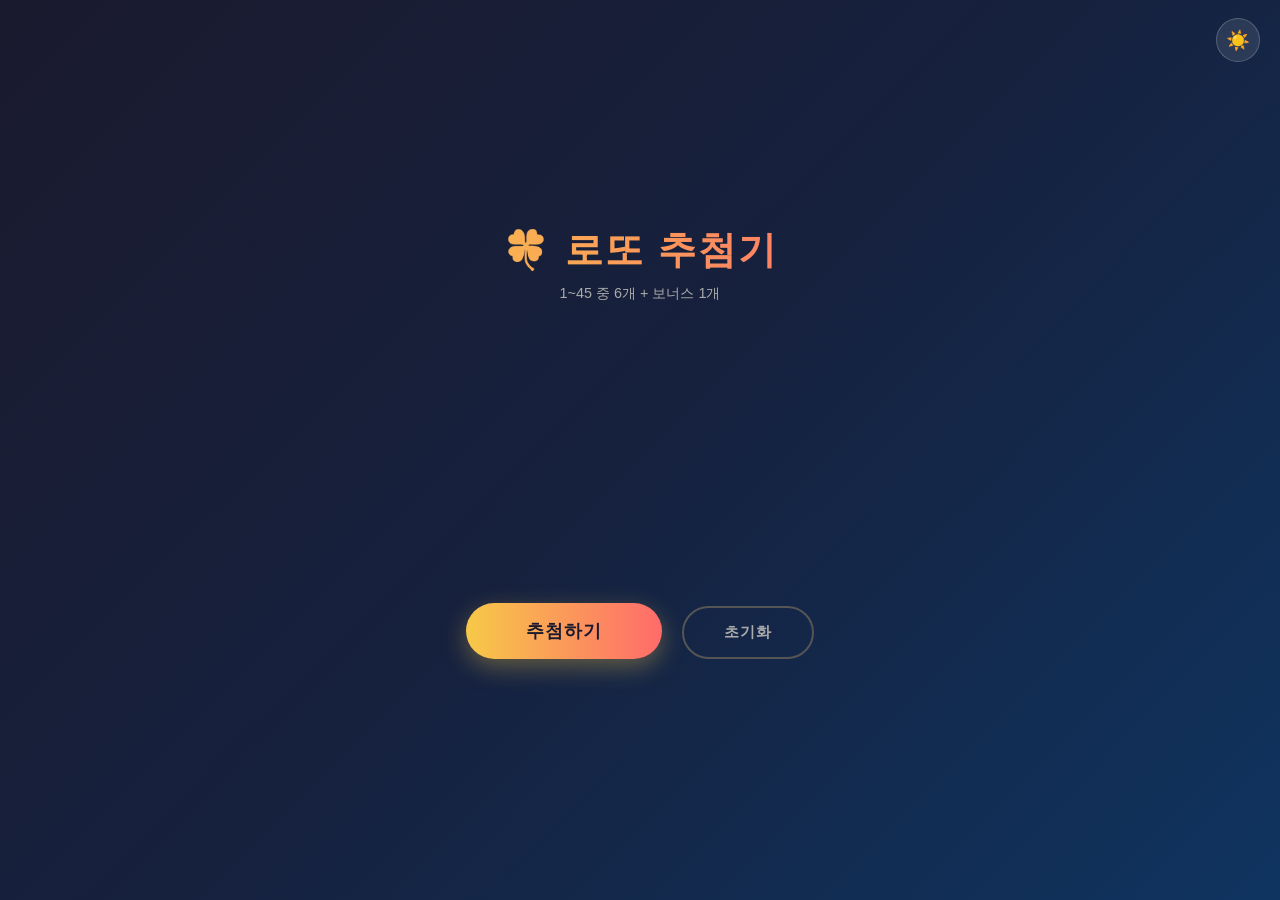
==== index.html @ 783d3a1a "Rename lotto.html to index.html for Cloudflare Pages root path Co-Authored-By: Claude Sonnet 4.6 <no" ====
<!DOCTYPE html>
<html lang="ko">
<head>
  <meta charset="UTF-8">
  <meta name="viewport" content="width=device-width, initial-scale=1.0">
  <title>로또 추첨기</title>
  <link rel="stylesheet" href="lotto.css">
</head>
<body>
<button class="theme-toggle" id="themeToggle" title="테마 전환">🌙</button>

<div class="container">
  <h1>🍀 로또 추첨기</h1>
  <p class="subtitle">1~45 중 6개 + 보너스 1개</p>

  <div class="balls-wrap" id="ballsWrap"></div>

  <div class="bonus-wrap" id="bonusWrap">
    <div class="plus-sign" id="plusSign">+</div>
    <div class="bonus-col">
      <div class="bonus-label" id="bonusLabel">BONUS</div>
      <div id="bonusBall"></div>
    </div>
  </div>

  <div>
    <button class="btn" id="drawBtn" onclick="draw()">추첨하기</button>
    <button class="btn btn-clear" onclick="clearAll()">초기화</button>
  </div>

  <div id="historySection" style="display:none">
    <p class="history-title">추첨 기록</p>
    <div class="history" id="history"></div>
  </div>
</div>

<script src="lotto.js"></script>
</body>
</html>
---- lotto.css ----
* { box-sizing: border-box; margin: 0; padding: 0; }

/* ── 테마 변수 ── */
:root {
  --bg: linear-gradient(135deg, #1a1a2e 0%, #16213e 50%, #0f3460 100%);
  --text: #fff;
  --subtitle: #aaa;
  --plus-color: #aaa;
  --btn-clear-border: #555;
  --btn-clear-color: #aaa;
  --btn-clear-hover-color: #fff;
  --history-border: #ffffff10;
  --history-title: #888;
  --mini-plus: #666;
  --row-num: #555;
  --scrollbar: #333;
  --theme-btn-bg: rgba(255,255,255,0.1);
  --theme-btn-color: #ccc;
  --theme-btn-border: rgba(255,255,255,0.2);
}

body.light {
  --bg: linear-gradient(135deg, #f0f4ff 0%, #e8eef8 50%, #dce6f5 100%);
  --text: #1a1a2e;
  --subtitle: #666;
  --plus-color: #999;
  --btn-clear-border: #ccc;
  --btn-clear-color: #777;
  --btn-clear-hover-color: #1a1a2e;
  --history-border: #00000012;
  --history-title: #999;
  --mini-plus: #bbb;
  --row-num: #bbb;
  --scrollbar: #ccc;
  --theme-btn-bg: rgba(0,0,0,0.07);
  --theme-btn-color: #555;
  --theme-btn-border: rgba(0,0,0,0.15);
}

body {
  min-height: 100vh;
  background: var(--bg);
  display: flex;
  align-items: center;
  justify-content: center;
  font-family: 'Segoe UI', sans-serif;
  color: var(--text);
  transition: background 0.4s, color 0.3s;
}

/* ── 테마 토글 버튼 ── */
.theme-toggle {
  position: fixed;
  top: 18px;
  right: 20px;
  width: 44px;
  height: 44px;
  border-radius: 50%;
  border: 1.5px solid var(--theme-btn-border);
  background: var(--theme-btn-bg);
  color: var(--theme-btn-color);
  font-size: 1.2rem;
  cursor: pointer;
  display: flex;
  align-items: center;
  justify-content: center;
  backdrop-filter: blur(6px);
  transition: background 0.3s, border-color 0.3s, transform 0.2s;
  z-index: 100;
}

.theme-toggle:hover { transform: scale(1.12); }

.container {
  text-align: center;
  padding: 40px 30px;
  width: 100%;
  max-width: 600px;
}

h1 {
  font-size: 2.4rem;
  font-weight: 800;
  margin-bottom: 8px;
  background: linear-gradient(90deg, #f7c948, #ff6b6b);
  -webkit-background-clip: text;
  -webkit-text-fill-color: transparent;
  letter-spacing: 2px;
}

.subtitle {
  color: var(--subtitle);
  font-size: 0.9rem;
  margin-bottom: 40px;
  transition: color 0.3s;
}

/* ── 번호 공들 ── */
.balls-wrap {
  display: flex;
  justify-content: center;
  align-items: center;
  gap: 12px;
  min-height: 90px;
  margin-bottom: 40px;
  flex-wrap: wrap;
}

.ball {
  width: 70px;
  height: 70px;
  border-radius: 50%;
  display: flex;
  align-items: center;
  justify-content: center;
  font-size: 1.5rem;
  font-weight: 800;
  color: #fff;
  box-shadow: 0 6px 20px rgba(0,0,0,0.4), inset 0 -4px 8px rgba(0,0,0,0.3), inset 0 4px 8px rgba(255,255,255,0.3);
  opacity: 0;
  transform: scale(0) rotate(360deg);
  transition: opacity 0.4s, transform 0.4s cubic-bezier(0.34, 1.56, 0.64, 1);
}

.ball.show {
  opacity: 1;
  transform: scale(1) rotate(0deg);
}

/* 번호대별 색상 */
.ball.y1, .mini-ball.y1 { background: radial-gradient(circle at 35% 35%, #ffdd57, #f7b731); } /* 1~10 */
.ball.y2, .mini-ball.y2 { background: radial-gradient(circle at 35% 35%, #74b9ff, #0984e3); } /* 11~20 */
.ball.y3, .mini-ball.y3 { background: radial-gradient(circle at 35% 35%, #fd79a8, #e84393); } /* 21~30 */
.ball.y4, .mini-ball.y4 { background: radial-gradient(circle at 35% 35%, #a29bfe, #6c5ce7); } /* 31~40 */
.ball.y5, .mini-ball.y5 { background: radial-gradient(circle at 35% 35%, #55efc4, #00b894); } /* 41~45 */

/* ── 보너스 번호 ── */
.bonus-wrap {
  display: flex;
  justify-content: center;
  align-items: center;
  gap: 14px;
  margin-bottom: 50px;
  min-height: 80px;
}

.plus-sign {
  font-size: 2rem;
  color: var(--plus-color);
  font-weight: 300;
  opacity: 0;
  transition: opacity 0.4s, color 0.3s;
}

.plus-sign.show { opacity: 1; }

.bonus-label {
  font-size: 0.75rem;
  color: #f7c948;
  font-weight: 700;
  letter-spacing: 1px;
  opacity: 0;
  margin-bottom: 6px;
  transition: opacity 0.4s;
}

.bonus-label.show { opacity: 1; }

.bonus-col { text-align: center; }

/* ── 버튼 ── */
.btn {
  padding: 16px 60px;
  font-size: 1.1rem;
  font-weight: 700;
  border: none;
  border-radius: 50px;
  cursor: pointer;
  background: linear-gradient(90deg, #f7c948, #ff6b6b);
  color: #1a1a2e;
  letter-spacing: 1px;
  box-shadow: 0 8px 24px rgba(247,201,72,0.35);
  transition: transform 0.15s, box-shadow 0.15s;
  margin: 0 8px 16px;
}

.btn:hover { transform: translateY(-3px); box-shadow: 0 12px 30px rgba(247,201,72,0.5); }
.btn:active { transform: translateY(0); }

.btn-clear {
  background: transparent;
  border: 2px solid var(--btn-clear-border);
  color: var(--btn-clear-color);
  box-shadow: none;
  font-size: 0.95rem;
  padding: 14px 40px;
  transition: transform 0.15s, border-color 0.3s, color 0.3s;
}

.btn-clear:hover { border-color: var(--btn-clear-hover-color); color: var(--btn-clear-hover-color); box-shadow: none; transform: none; }

/* ── 히스토리 ── */
.history-title {
  font-size: 0.85rem;
  color: var(--history-title);
  margin: 30px 0 14px;
  letter-spacing: 1px;
  text-transform: uppercase;
  transition: color 0.3s;
}

.history {
  max-height: 260px;
  overflow-y: auto;
  scrollbar-width: thin;
  scrollbar-color: var(--scrollbar) transparent;
}

.history-row {
  display: flex;
  align-items: center;
  justify-content: center;
  gap: 8px;
  padding: 10px 0;
  border-bottom: 1px solid var(--history-border);
  animation: fadeIn 0.3s ease;
  transition: border-color 0.3s;
}

@keyframes fadeIn {
  from { opacity: 0; transform: translateY(-6px); }
  to   { opacity: 1; transform: translateY(0); }
}

.mini-ball {
  width: 38px;
  height: 38px;
  border-radius: 50%;
  display: flex;
  align-items: center;
  justify-content: center;
  font-size: 0.85rem;
  font-weight: 800;
  color: #fff;
  box-shadow: 0 3px 8px rgba(0,0,0,0.3);
}

.mini-plus { color: var(--mini-plus); font-size: 1rem; transition: color 0.3s; }

.row-num {
  font-size: 0.75rem;
  color: var(--row-num);
  min-width: 24px;
  text-align: right;
  transition: color 0.3s;
}
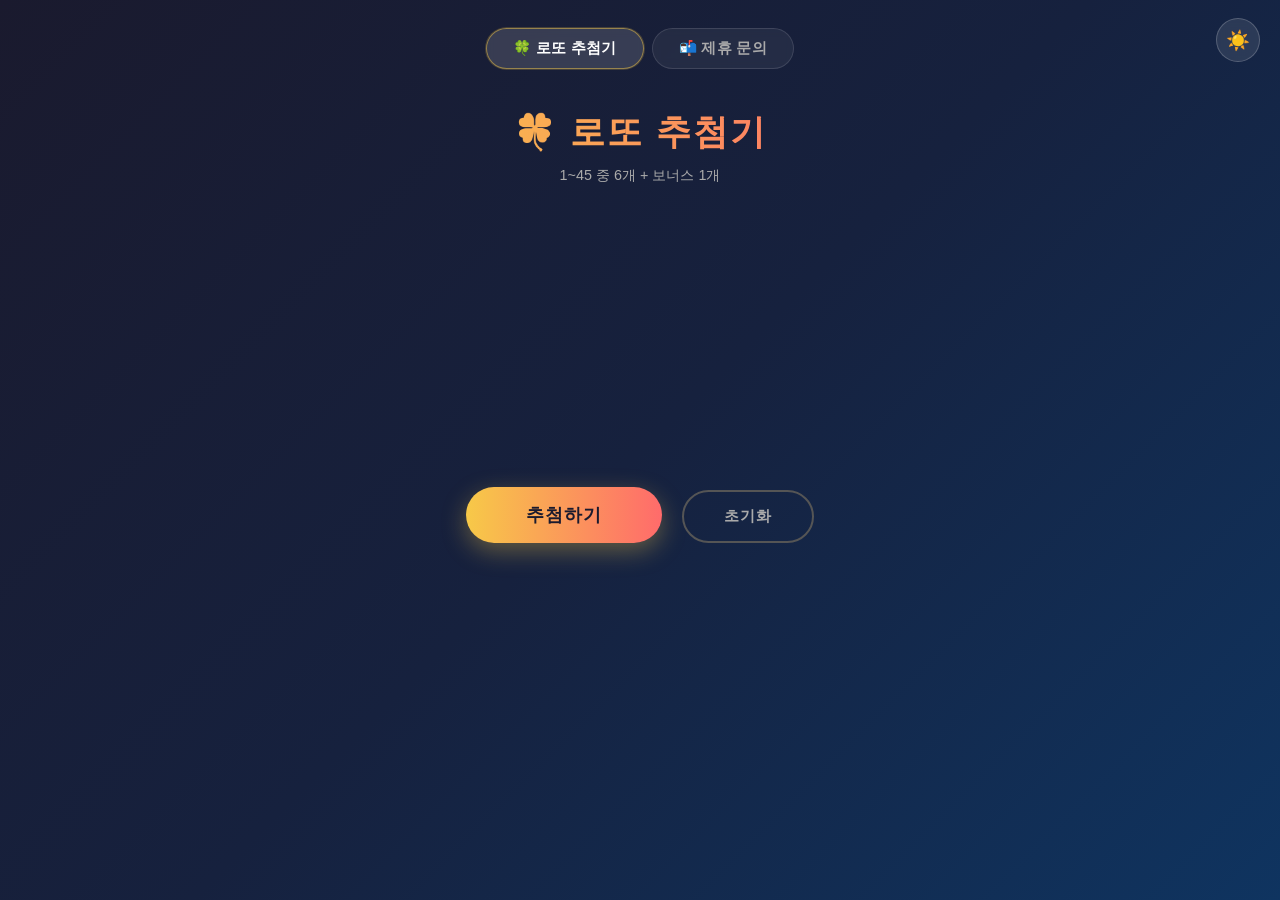
==== commit a9105a8f: "Merge 로또+제휴문의 탭 단일 페이지로 통합 - index.html 하나로 탭 전환 구성 - lotto.css/js + contact.css/js → style.css + ap" ====
--- a/index.html
+++ b/index.html
@@ -4,36 +4,114 @@
   <meta charset="UTF-8">
   <meta name="viewport" content="width=device-width, initial-scale=1.0">
   <title>로또 추첨기</title>
-  <link rel="stylesheet" href="lotto.css">
+  <link rel="stylesheet" href="style.css">
 </head>
 <body>
-<button class="theme-toggle" id="themeToggle" title="테마 전환">🌙</button>
 
-<div class="container">
-  <h1>🍀 로또 추첨기</h1>
-  <p class="subtitle">1~45 중 6개 + 보너스 1개</p>
+<button class="theme-toggle" id="themeToggle" title="테마 전환">☀️</button>
 
-  <div class="balls-wrap" id="ballsWrap"></div>
+<!-- 탭 네비게이션 -->
+<nav class="tab-nav">
+  <button class="tab-btn active" data-tab="lotto">🍀 로또 추첨기</button>
+  <button class="tab-btn" data-tab="contact">📬 제휴 문의</button>
+</nav>
 
-  <div class="bonus-wrap" id="bonusWrap">
-    <div class="plus-sign" id="plusSign">+</div>
-    <div class="bonus-col">
-      <div class="bonus-label" id="bonusLabel">BONUS</div>
-      <div id="bonusBall"></div>
+<!-- ── 로또 탭 ── -->
+<section id="tab-lotto" class="tab-section active">
+  <div class="container">
+    <h1>🍀 로또 추첨기</h1>
+    <p class="subtitle">1~45 중 6개 + 보너스 1개</p>
+
+    <div class="balls-wrap" id="ballsWrap"></div>
+
+    <div class="bonus-wrap">
+      <div class="plus-sign" id="plusSign">+</div>
+      <div class="bonus-col">
+        <div class="bonus-label" id="bonusLabel">BONUS</div>
+        <div id="bonusBall"></div>
+      </div>
+    </div>
+
+    <div>
+      <button class="btn" id="drawBtn" onclick="draw()">추첨하기</button>
+      <button class="btn btn-clear" onclick="clearAll()">초기화</button>
+    </div>
+
+    <div id="historySection" style="display:none">
+      <p class="history-title">추첨 기록</p>
+      <div class="history" id="history"></div>
     </div>
   </div>
+</section>
 
-  <div>
-    <button class="btn" id="drawBtn" onclick="draw()">추첨하기</button>
-    <button class="btn btn-clear" onclick="clearAll()">초기화</button>
+<!-- ── 제휴 문의 탭 ── -->
+<section id="tab-contact" class="tab-section">
+  <div class="container container--form">
+    <div class="card">
+      <div class="card-header">
+        <h1>제휴 문의</h1>
+        <p class="subtitle">파트너십 및 제휴 관련 문의를 남겨주세요.<br>빠른 시일 내에 답변 드리겠습니다.</p>
+      </div>
+
+      <form id="contactForm" action="https://formspree.io/f/mnjgdrkq" method="POST">
+        <div class="form-row">
+          <div class="form-group">
+            <label for="company">회사명 <span class="required">*</span></label>
+            <input type="text" id="company" name="company" placeholder="(주)회사명" required>
+          </div>
+          <div class="form-group">
+            <label for="name">담당자명 <span class="required">*</span></label>
+            <input type="text" id="name" name="name" placeholder="홍길동" required>
+          </div>
+        </div>
+
+        <div class="form-row">
+          <div class="form-group">
+            <label for="email">이메일 <span class="required">*</span></label>
+            <input type="email" id="email" name="email" placeholder="example@company.com" required>
+          </div>
+          <div class="form-group">
+            <label for="phone">연락처</label>
+            <input type="tel" id="phone" name="phone" placeholder="010-0000-0000">
+          </div>
+        </div>
+
+        <div class="form-group">
+          <label for="category">문의 유형 <span class="required">*</span></label>
+          <select id="category" name="category" required>
+            <option value="" disabled selected>선택해 주세요</option>
+            <option value="광고/마케팅">광고 / 마케팅</option>
+            <option value="콘텐츠 제휴">콘텐츠 제휴</option>
+            <option value="기술 협력">기술 협력</option>
+            <option value="투자/IR">투자 / IR</option>
+            <option value="기타">기타</option>
+          </select>
+        </div>
+
+        <div class="form-group">
+          <label for="message">문의 내용 <span class="required">*</span></label>
+          <textarea id="message" name="message" rows="5" placeholder="제휴 목적 및 내용을 자유롭게 적어주세요." required></textarea>
+        </div>
+
+        <div class="form-footer">
+          <p class="privacy-note">* 수집된 정보는 문의 답변 목적으로만 사용됩니다.</p>
+          <button type="submit" class="btn-submit" id="submitBtn">
+            <span id="btnText">문의 보내기</span>
+            <span id="btnSpinner" class="spinner" style="display:none"></span>
+          </button>
+        </div>
+      </form>
+
+      <div id="successMsg" class="success-msg" style="display:none">
+        <div class="success-icon">✅</div>
+        <h2>문의가 접수되었습니다!</h2>
+        <p>담당자 확인 후 이메일로 연락 드리겠습니다.</p>
+        <button class="btn-reset" onclick="resetForm()">새 문의 작성</button>
+      </div>
+    </div>
   </div>
+</section>
 
-  <div id="historySection" style="display:none">
-    <p class="history-title">추첨 기록</p>
-    <div class="history" id="history"></div>
-  </div>
-</div>
-
-<script src="lotto.js"></script>
+<script src="app.js"></script>
 </body>
 </html>
--- a/style.css
+++ b/style.css
@@ -0,0 +1,437 @@
+* { box-sizing: border-box; margin: 0; padding: 0; }
+
+/* ── 테마 변수 ── */
+:root {
+  --bg: linear-gradient(135deg, #1a1a2e 0%, #16213e 50%, #0f3460 100%);
+  --text: #fff;
+  --subtitle: #aaa;
+  --plus-color: #aaa;
+  --btn-clear-border: #555;
+  --btn-clear-color: #aaa;
+  --btn-clear-hover: #fff;
+  --history-border: #ffffff10;
+  --history-title: #888;
+  --mini-plus: #666;
+  --row-num: #555;
+  --scrollbar: #333;
+  --tab-bg: rgba(255,255,255,0.06);
+  --tab-border: rgba(255,255,255,0.12);
+  --tab-active-bg: rgba(255,255,255,0.14);
+  --tab-color: #aaa;
+  --tab-active-color: #fff;
+  --card-bg: rgba(255,255,255,0.05);
+  --card-border: rgba(255,255,255,0.1);
+  --label: #ccc;
+  --input-bg: rgba(255,255,255,0.07);
+  --input-border: rgba(255,255,255,0.15);
+  --input-focus: #f7c948;
+  --input-text: #fff;
+  --input-placeholder: #666;
+  --select-bg: #16213e;
+  --privacy: #666;
+  --theme-btn-bg: rgba(255,255,255,0.1);
+  --theme-btn-border: rgba(255,255,255,0.2);
+  --theme-btn-color: #ccc;
+}
+
+body.light {
+  --bg: linear-gradient(135deg, #f0f4ff 0%, #e8eef8 50%, #dce6f5 100%);
+  --text: #1a1a2e;
+  --subtitle: #666;
+  --plus-color: #999;
+  --btn-clear-border: #ccc;
+  --btn-clear-color: #777;
+  --btn-clear-hover: #1a1a2e;
+  --history-border: #00000012;
+  --history-title: #999;
+  --mini-plus: #bbb;
+  --row-num: #bbb;
+  --scrollbar: #ccc;
+  --tab-bg: rgba(0,0,0,0.05);
+  --tab-border: rgba(0,0,0,0.1);
+  --tab-active-bg: rgba(0,0,0,0.1);
+  --tab-color: #888;
+  --tab-active-color: #1a1a2e;
+  --card-bg: rgba(255,255,255,0.85);
+  --card-border: rgba(0,0,0,0.08);
+  --label: #444;
+  --input-bg: #fff;
+  --input-border: #d0d8e8;
+  --input-focus: #f7b731;
+  --input-text: #1a1a2e;
+  --input-placeholder: #bbb;
+  --select-bg: #fff;
+  --privacy: #aaa;
+  --theme-btn-bg: rgba(0,0,0,0.07);
+  --theme-btn-border: rgba(0,0,0,0.15);
+  --theme-btn-color: #555;
+}
+
+body {
+  min-height: 100vh;
+  background: var(--bg);
+  font-family: 'Segoe UI', sans-serif;
+  color: var(--text);
+  transition: background 0.4s, color 0.3s;
+}
+
+/* ── 테마 토글 ── */
+.theme-toggle {
+  position: fixed;
+  top: 18px;
+  right: 20px;
+  width: 44px;
+  height: 44px;
+  border-radius: 50%;
+  border: 1.5px solid var(--theme-btn-border);
+  background: var(--theme-btn-bg);
+  color: var(--theme-btn-color);
+  font-size: 1.2rem;
+  cursor: pointer;
+  display: flex;
+  align-items: center;
+  justify-content: center;
+  backdrop-filter: blur(6px);
+  transition: background 0.3s, border-color 0.3s, transform 0.2s;
+  z-index: 100;
+}
+.theme-toggle:hover { transform: scale(1.12); }
+
+/* ── 탭 네비게이션 ── */
+.tab-nav {
+  display: flex;
+  justify-content: center;
+  gap: 8px;
+  padding: 28px 20px 0;
+}
+
+.tab-btn {
+  padding: 10px 26px;
+  font-size: 0.92rem;
+  font-weight: 600;
+  border-radius: 50px;
+  border: 1.5px solid var(--tab-border);
+  background: var(--tab-bg);
+  color: var(--tab-color);
+  cursor: pointer;
+  letter-spacing: 0.3px;
+  transition: background 0.2s, color 0.2s, border-color 0.2s, transform 0.15s;
+  backdrop-filter: blur(4px);
+}
+.tab-btn:hover { transform: translateY(-2px); }
+.tab-btn.active {
+  background: var(--tab-active-bg);
+  color: var(--tab-active-color);
+  border-color: rgba(247,201,72,0.5);
+  box-shadow: 0 0 0 1px rgba(247,201,72,0.2);
+}
+
+/* ── 탭 섹션 ── */
+.tab-section { display: none; }
+.tab-section.active { display: block; }
+
+/* ── 공통 컨테이너 ── */
+.container {
+  text-align: center;
+  padding: 40px 30px 60px;
+  width: 100%;
+  max-width: 600px;
+  margin: 0 auto;
+}
+
+.container--form {
+  text-align: left;
+  max-width: 640px;
+  padding-top: 30px;
+}
+
+/* ── 타이틀 ── */
+h1 {
+  font-size: 2.2rem;
+  font-weight: 800;
+  margin-bottom: 8px;
+  background: linear-gradient(90deg, #f7c948, #ff6b6b);
+  -webkit-background-clip: text;
+  -webkit-text-fill-color: transparent;
+  letter-spacing: 2px;
+}
+
+.subtitle {
+  color: var(--subtitle);
+  font-size: 0.9rem;
+  margin-bottom: 40px;
+  line-height: 1.6;
+  transition: color 0.3s;
+}
+
+/* ════════════════════════════
+   로또
+════════════════════════════ */
+.balls-wrap {
+  display: flex;
+  justify-content: center;
+  align-items: center;
+  gap: 12px;
+  min-height: 90px;
+  margin-bottom: 40px;
+  flex-wrap: wrap;
+}
+
+.ball {
+  width: 70px;
+  height: 70px;
+  border-radius: 50%;
+  display: flex;
+  align-items: center;
+  justify-content: center;
+  font-size: 1.5rem;
+  font-weight: 800;
+  color: #fff;
+  box-shadow: 0 6px 20px rgba(0,0,0,0.4), inset 0 -4px 8px rgba(0,0,0,0.3), inset 0 4px 8px rgba(255,255,255,0.3);
+  opacity: 0;
+  transform: scale(0) rotate(360deg);
+  transition: opacity 0.4s, transform 0.4s cubic-bezier(0.34, 1.56, 0.64, 1);
+}
+.ball.show { opacity: 1; transform: scale(1) rotate(0deg); }
+
+.ball.y1, .mini-ball.y1 { background: radial-gradient(circle at 35% 35%, #ffdd57, #f7b731); }
+.ball.y2, .mini-ball.y2 { background: radial-gradient(circle at 35% 35%, #74b9ff, #0984e3); }
+.ball.y3, .mini-ball.y3 { background: radial-gradient(circle at 35% 35%, #fd79a8, #e84393); }
+.ball.y4, .mini-ball.y4 { background: radial-gradient(circle at 35% 35%, #a29bfe, #6c5ce7); }
+.ball.y5, .mini-ball.y5 { background: radial-gradient(circle at 35% 35%, #55efc4, #00b894); }
+
+.bonus-wrap {
+  display: flex;
+  justify-content: center;
+  align-items: center;
+  gap: 14px;
+  margin-bottom: 50px;
+  min-height: 80px;
+}
+
+.plus-sign {
+  font-size: 2rem;
+  color: var(--plus-color);
+  font-weight: 300;
+  opacity: 0;
+  transition: opacity 0.4s, color 0.3s;
+}
+.plus-sign.show { opacity: 1; }
+
+.bonus-label {
+  font-size: 0.75rem;
+  color: #f7c948;
+  font-weight: 700;
+  letter-spacing: 1px;
+  opacity: 0;
+  margin-bottom: 6px;
+  transition: opacity 0.4s;
+}
+.bonus-label.show { opacity: 1; }
+.bonus-col { text-align: center; }
+
+.btn {
+  padding: 16px 60px;
+  font-size: 1.1rem;
+  font-weight: 700;
+  border: none;
+  border-radius: 50px;
+  cursor: pointer;
+  background: linear-gradient(90deg, #f7c948, #ff6b6b);
+  color: #1a1a2e;
+  letter-spacing: 1px;
+  box-shadow: 0 8px 24px rgba(247,201,72,0.35);
+  transition: transform 0.15s, box-shadow 0.15s;
+  margin: 0 8px 16px;
+}
+.btn:hover { transform: translateY(-3px); box-shadow: 0 12px 30px rgba(247,201,72,0.5); }
+.btn:active { transform: translateY(0); }
+
+.btn-clear {
+  background: transparent;
+  border: 2px solid var(--btn-clear-border);
+  color: var(--btn-clear-color);
+  box-shadow: none;
+  font-size: 0.95rem;
+  padding: 14px 40px;
+  transition: transform 0.15s, border-color 0.3s, color 0.3s;
+}
+.btn-clear:hover { border-color: var(--btn-clear-hover); color: var(--btn-clear-hover); box-shadow: none; transform: none; }
+
+.history-title {
+  font-size: 0.85rem;
+  color: var(--history-title);
+  margin: 30px 0 14px;
+  letter-spacing: 1px;
+  text-transform: uppercase;
+  transition: color 0.3s;
+}
+.history {
+  max-height: 260px;
+  overflow-y: auto;
+  scrollbar-width: thin;
+  scrollbar-color: var(--scrollbar) transparent;
+}
+.history-row {
+  display: flex;
+  align-items: center;
+  justify-content: center;
+  gap: 8px;
+  padding: 10px 0;
+  border-bottom: 1px solid var(--history-border);
+  animation: fadeIn 0.3s ease;
+  transition: border-color 0.3s;
+}
+.mini-ball {
+  width: 38px;
+  height: 38px;
+  border-radius: 50%;
+  display: flex;
+  align-items: center;
+  justify-content: center;
+  font-size: 0.85rem;
+  font-weight: 800;
+  color: #fff;
+  box-shadow: 0 3px 8px rgba(0,0,0,0.3);
+}
+.mini-plus { color: var(--mini-plus); font-size: 1rem; transition: color 0.3s; }
+.row-num { font-size: 0.75rem; color: var(--row-num); min-width: 24px; text-align: right; transition: color 0.3s; }
+
+/* ════════════════════════════
+   제휴 문의
+════════════════════════════ */
+.card {
+  background: var(--card-bg);
+  border: 1px solid var(--card-border);
+  border-radius: 20px;
+  padding: 40px 36px;
+  backdrop-filter: blur(12px);
+  transition: background 0.4s, border-color 0.3s;
+}
+.card-header { margin-bottom: 32px; }
+.card-header h1 { letter-spacing: 1px; }
+
+.form-row {
+  display: grid;
+  grid-template-columns: 1fr 1fr;
+  gap: 16px;
+}
+.form-group {
+  display: flex;
+  flex-direction: column;
+  margin-bottom: 18px;
+}
+label {
+  font-size: 0.82rem;
+  font-weight: 600;
+  color: var(--label);
+  margin-bottom: 7px;
+  transition: color 0.3s;
+}
+.required { color: #ff6b6b; margin-left: 2px; }
+
+input, select, textarea {
+  background: var(--input-bg);
+  border: 1.5px solid var(--input-border);
+  border-radius: 10px;
+  padding: 12px 14px;
+  font-size: 0.92rem;
+  color: var(--input-text);
+  font-family: inherit;
+  outline: none;
+  transition: border-color 0.2s, background 0.3s, color 0.3s;
+}
+input::placeholder, textarea::placeholder { color: var(--input-placeholder); }
+input:focus, select:focus, textarea:focus {
+  border-color: var(--input-focus);
+  box-shadow: 0 0 0 3px rgba(247,201,72,0.15);
+}
+select {
+  background-color: var(--select-bg);
+  cursor: pointer;
+  appearance: none;
+  background-image: url("data:image/svg+xml,%3Csvg xmlns='http://www.w3.org/2000/svg' width='12' height='12' viewBox='0 0 12 12'%3E%3Cpath fill='%23888' d='M6 8L1 3h10z'/%3E%3C/svg%3E");
+  background-repeat: no-repeat;
+  background-position: right 14px center;
+  padding-right: 36px;
+}
+textarea { resize: vertical; min-height: 110px; }
+
+.form-footer {
+  display: flex;
+  align-items: center;
+  justify-content: space-between;
+  gap: 16px;
+  margin-top: 8px;
+  flex-wrap: wrap;
+}
+.privacy-note { font-size: 0.78rem; color: var(--privacy); transition: color 0.3s; }
+
+.btn-submit {
+  padding: 14px 40px;
+  font-size: 1rem;
+  font-weight: 700;
+  border: none;
+  border-radius: 50px;
+  cursor: pointer;
+  background: linear-gradient(90deg, #f7c948, #ff6b6b);
+  color: #1a1a2e;
+  letter-spacing: 0.5px;
+  box-shadow: 0 6px 20px rgba(247,201,72,0.35);
+  transition: transform 0.15s, box-shadow 0.15s, opacity 0.2s;
+  display: flex;
+  align-items: center;
+  gap: 8px;
+  white-space: nowrap;
+}
+.btn-submit:hover { transform: translateY(-2px); box-shadow: 0 10px 26px rgba(247,201,72,0.5); }
+.btn-submit:active { transform: translateY(0); }
+.btn-submit:disabled { opacity: 0.6; cursor: not-allowed; transform: none; }
+
+.spinner {
+  width: 16px; height: 16px;
+  border: 2px solid rgba(26,26,46,0.3);
+  border-top-color: #1a1a2e;
+  border-radius: 50%;
+  animation: spin 0.7s linear infinite;
+}
+
+.success-msg {
+  text-align: center;
+  padding: 20px 0 10px;
+}
+.success-icon { font-size: 3rem; margin-bottom: 16px; }
+.success-msg h2 { font-size: 1.4rem; font-weight: 700; margin-bottom: 10px; }
+.success-msg p { color: var(--subtitle); font-size: 0.92rem; margin-bottom: 28px; }
+
+.btn-reset {
+  padding: 12px 36px;
+  font-size: 0.95rem;
+  font-weight: 600;
+  border: 2px solid var(--input-border);
+  border-radius: 50px;
+  background: transparent;
+  color: var(--text);
+  cursor: pointer;
+  transition: border-color 0.2s, color 0.2s;
+}
+.btn-reset:hover { border-color: #f7c948; color: #f7c948; }
+
+/* ── 애니메이션 ── */
+@keyframes fadeIn {
+  from { opacity: 0; transform: translateY(-6px); }
+  to   { opacity: 1; transform: translateY(0); }
+}
+@keyframes spin { to { transform: rotate(360deg); } }
+
+/* ── 반응형 ── */
+@media (max-width: 520px) {
+  .tab-btn { padding: 9px 18px; font-size: 0.85rem; }
+  .container { padding: 30px 18px 50px; }
+  .card { padding: 28px 18px; }
+  .form-row { grid-template-columns: 1fr; gap: 0; }
+  .form-footer { flex-direction: column; align-items: flex-start; }
+  .btn-submit { width: 100%; justify-content: center; }
+  .ball { width: 56px; height: 56px; font-size: 1.2rem; }
+  .btn { padding: 14px 36px; }
+}
